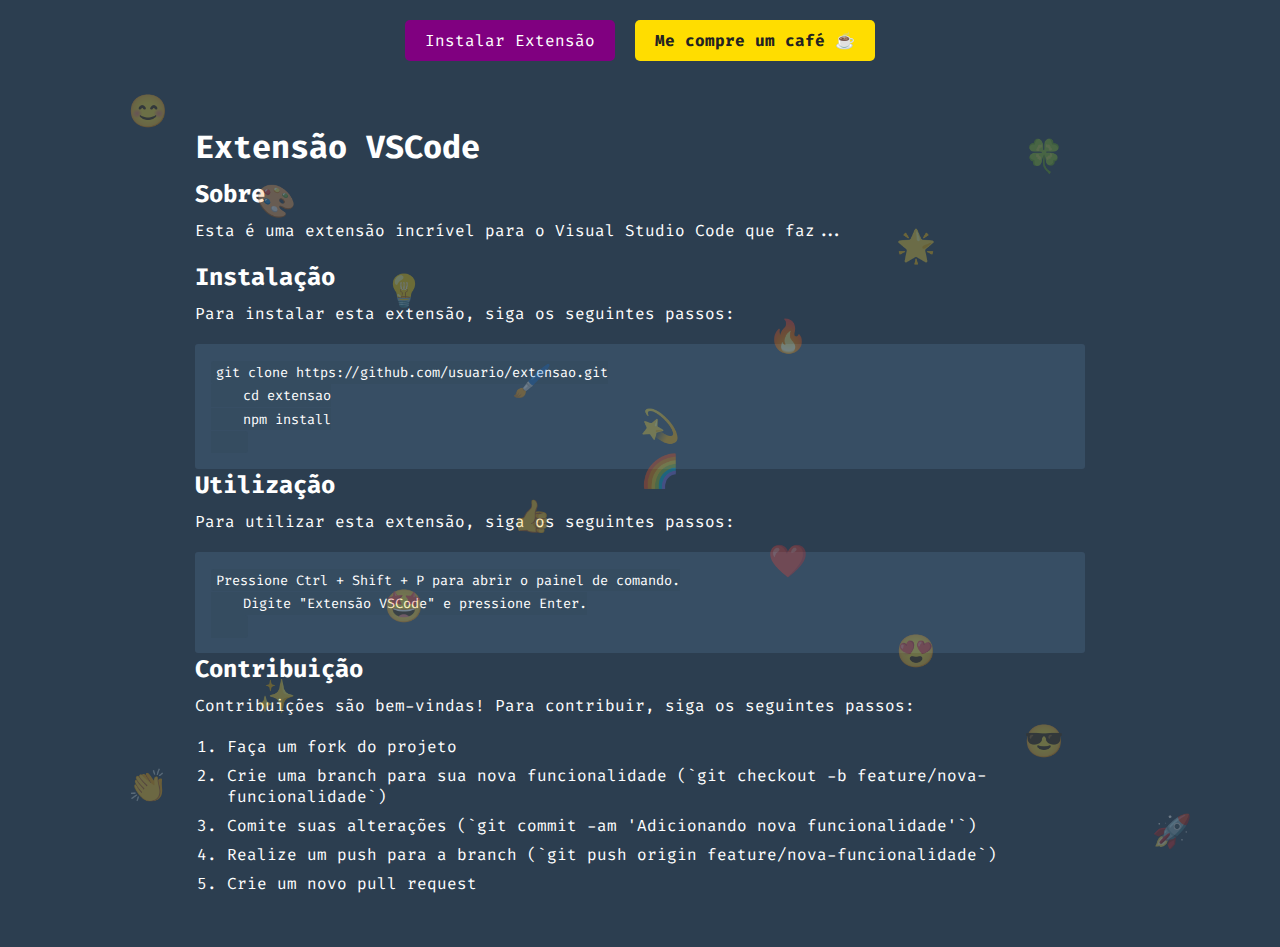
==== extensão.html @ 6b1bf500 "desenvolvimento" ====
<!DOCTYPE html>
<html lang="en">
<head>
    <meta charset="UTF-8">
    <meta name="viewport" content="width=device-width, initial-scale=1.0">
    <title>Teste de Cores 🎨🖌</title>
    <link rel="stylesheet" href="extensao.css">
    <link rel="stylesheet" href="sty.css">
</head>
<body>

    <div class="navbar">
        <a href="#" class="navbar-item">Instalar Extensão</a>
        <a href="#" class="navbar-item highlight">Me compre um café ☕</a>
    </div>
    <div class="markdown-body">
        <h1>Extensão VSCode</h1>
    
        <h2>Sobre</h2>
        <p>Esta é uma extensão incrível para o Visual Studio Code que faz...</p>
    
        <h2>Instalação</h2>
        <p>Para instalar esta extensão, siga os seguintes passos:</p>
        <pre><code>git clone https://github.com/usuario/extensao.git
    cd extensao
    npm install
    </code></pre>
    
        <h2>Utilização</h2>
        <p>Para utilizar esta extensão, siga os seguintes passos:</p>
        <pre><code>Pressione Ctrl + Shift + P para abrir o painel de comando.
    Digite "Extensão VSCode" e pressione Enter.
    </code></pre>
    
        <h2>Contribuição</h2>
        <p>Contribuições são bem-vindas! Para contribuir, siga os seguintes passos:</p>
        <ol>
            <li>Faça um fork do projeto</li>
            <li>Crie uma branch para sua nova funcionalidade (`git checkout -b feature/nova-funcionalidade`)</li>
            <li>Comite suas alterações (`git commit -am 'Adicionando nova funcionalidade'`)</li>
            <li>Realize um push para a branch (`git push origin feature/nova-funcionalidade`)</li>
            <li>Crie um novo pull request</li>
        </ol>
    </div>
    
    <!-- Emojis -->
    <div class="emoji emoji-1">😊</div>
    <div class="emoji emoji-2">🎨</div>
    <div class="emoji emoji-3">💡</div>
    <div class="emoji emoji-4">🖌️</div>
    <div class="emoji emoji-5">🌈</div>
    <div class="emoji emoji-6">❤️</div>
    <div class="emoji emoji-7">😍</div>
    <div class="emoji emoji-8">😎</div>
    <div class="emoji emoji-9">🚀</div>
    <div class="emoji emoji-10">🍀</div>
    <div class="emoji emoji-11">🌟</div>
    <div class="emoji emoji-12">🔥</div>
    <div class="emoji emoji-13">💫</div>
    <div class="emoji emoji-14">👍</div>
    <div class="emoji emoji-15">🤩</div>
    <div class="emoji emoji-16">✨</div>
    <div class="emoji emoji-17">👏</div>

    <script src="script.js"></script>
</body>
</html>
---- extensao.css ----
@import url('https://fonts.googleapis.com/css2?family=Fira+Code:wght@300..700&display=swap');
/* Reset de estilos */
body, h1, h2, p, pre, code, ol, li {
    margin: 0;
    padding: 0;
    background-color: #2C3E50;
    color: white;
    font-family:  'Fira code', arial sans-serif;
}

/* Estilos de navbar */
.navbar {
    background-color: transparent;
    display: flex;
    justify-content: center;
    padding: 20px 0;
}

.navbar-item {
    color: white;
    background-color: purple;
    text-decoration: none;
    margin: 0 10px;
    padding: 10px 20px;
    border-radius: 5px;
    transition: background-color 0.3s;
}

.navbar-item:hover {
    background-color: rgba(255, 255, 255, 0.1);
}

.highlight {
    background-color: #ffdd00;
    color: #222;
    font-weight: bold;
}

.highlight:hover {
    background-color: #ffd200;
}

/* Estilos de Markdown */
.markdown-body {
    box-sizing: border-box;
    min-width: 200px;
    max-width: 980px;
    margin: 0 auto;
    padding: 45px;
}

.markdown-body h1, .markdown-body h2, .markdown-body h3, .markdown-body h4, .markdown-body h5, .markdown-body h6 {
    margin-top: 0;
    margin-bottom: 10px;
}

.markdown-body p {
    margin-bottom: 20px;
}

.markdown-body pre {
    padding: 16px;
    overflow: auto;
    line-height: 1.45;
    background-color: #374e64;
    border-radius: 3px;
}

.markdown-body code {
    padding: 0.2em 0.4em;
    margin: 0;
    font-size: 85%;
    background-color: rgba(27,31,35,0.05);
    border-radius: 3px;
}

.markdown-body ol, .markdown-body ul {
    padding-left: 2em;
}

.markdown-body ol ol, .markdown-body ol ul, .markdown-body ul ol, .markdown-body ul ul {
    margin-top: 0;
    margin-bottom: 0;
}

.markdown-body li {
    margin-bottom: 0.5em;
}

.markdown-body li > p {
    margin-top: 16px;
}

/* Estilos para emojis */
.emoji {
    position: absolute;
    font-size: 2rem;
    opacity: 0.3;
}

/* Posicionamento dos emojis */
.emoji-1 { top: 10%; left: 10%; }
.emoji-2 { top: 20%; left: 20%; }
.emoji-3 { top: 30%; left: 30%; }
.emoji-4 { top: 40%; left: 40%; }
.emoji-5 { top: 50%; left: 50%; }
.emoji-6 { top: 60%; left: 60%; }
.emoji-7 { top: 70%; left: 70%; }
.emoji-8 { top: 80%; left: 80%; }
.emoji-9 { top: 90%; left: 90%; }
.emoji-10 { top: 15%; left: 80%; }
.emoji-11 { top: 25%; left: 70%; }
.emoji-12 { top: 35%; left: 60%; }
.emoji-13 { top: 45%; left: 50%; }
.emoji-14 { top: 55%; left: 40%; }
.emoji-15 { top: 65%; left: 30%; }
.emoji-16 { top: 75%; left: 20%; }
.emoji-17 { top: 85%; left: 10%; }
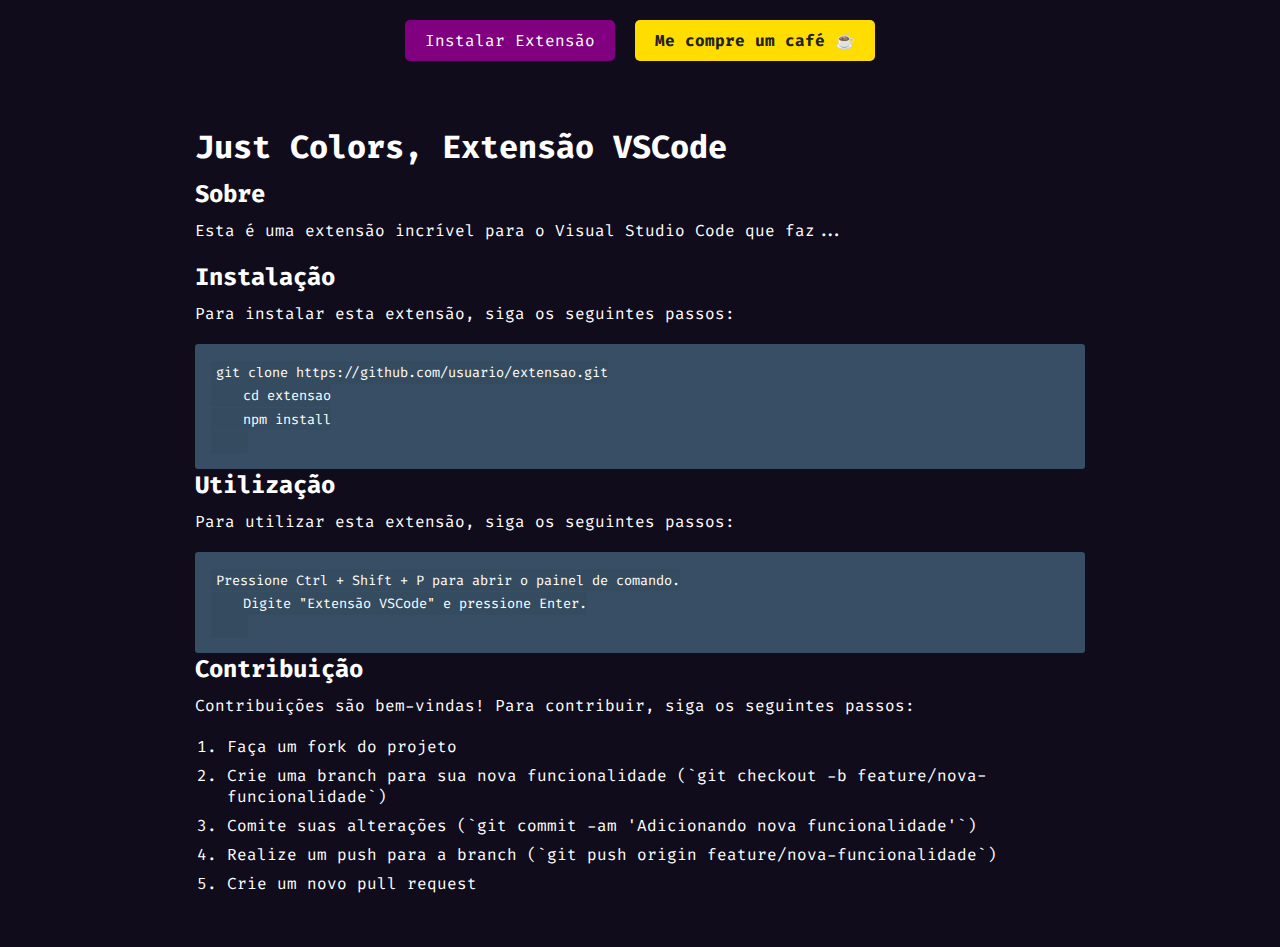
==== commit 4e66529c: "ajustes" ====
--- a/extensão.html
+++ b/extensão.html
@@ -6,6 +6,9 @@
     <title>Teste de Cores 🎨🖌</title>
     <link rel="stylesheet" href="extensao.css">
     <link rel="stylesheet" href="sty.css">
+    <link rel="preconnect" href="https://fonts.googleapis.com">
+    <link rel="preconnect" href="https://fonts.gstatic.com" crossorigin>
+    <link href="https://fonts.googleapis.com/css2?family=Fredericka+the+Great&display=swap" rel="stylesheet">
 </head>
 <body>
 
@@ -13,8 +16,9 @@
         <a href="#" class="navbar-item">Instalar Extensão</a>
         <a href="#" class="navbar-item highlight">Me compre um café ☕</a>
     </div>
+    <code>
     <div class="markdown-body">
-        <h1>Extensão VSCode</h1>
+        <h1>Just Colors, Extensão VSCode</h1>
     
         <h2>Sobre</h2>
         <p>Esta é uma extensão incrível para o Visual Studio Code que faz...</p>
@@ -42,9 +46,9 @@
             <li>Crie um novo pull request</li>
         </ol>
     </div>
-    
+</code>
     <!-- Emojis -->
-    <div class="emoji emoji-1">😊</div>
+    <!-- <div class="emoji emoji-1">😊</div>
     <div class="emoji emoji-2">🎨</div>
     <div class="emoji emoji-3">💡</div>
     <div class="emoji emoji-4">🖌️</div>
@@ -60,7 +64,7 @@
     <div class="emoji emoji-14">👍</div>
     <div class="emoji emoji-15">🤩</div>
     <div class="emoji emoji-16">✨</div>
-    <div class="emoji emoji-17">👏</div>
+    <div class="emoji emoji-17">👏</div> -->
 
     <script src="script.js"></script>
 </body>
--- a/extensao.css
+++ b/extensao.css
@@ -3,7 +3,7 @@
 body, h1, h2, p, pre, code, ol, li {
     margin: 0;
     padding: 0;
-    background-color: #2C3E50;
+    background-color: #100c1b;
     color: white;
     font-family:  'Fira code', arial sans-serif;
 }
@@ -98,7 +98,7 @@
     opacity: 0.3;
 }
 
-/* Posicionamento dos emojis */
+/* Posicionamento dos emojis
 .emoji-1 { top: 10%; left: 10%; }
 .emoji-2 { top: 20%; left: 20%; }
 .emoji-3 { top: 30%; left: 30%; }
@@ -115,4 +115,4 @@
 .emoji-14 { top: 55%; left: 40%; }
 .emoji-15 { top: 65%; left: 30%; }
 .emoji-16 { top: 75%; left: 20%; }
-.emoji-17 { top: 85%; left: 10%; }
+.emoji-17 { top: 85%; left: 10%; } */
